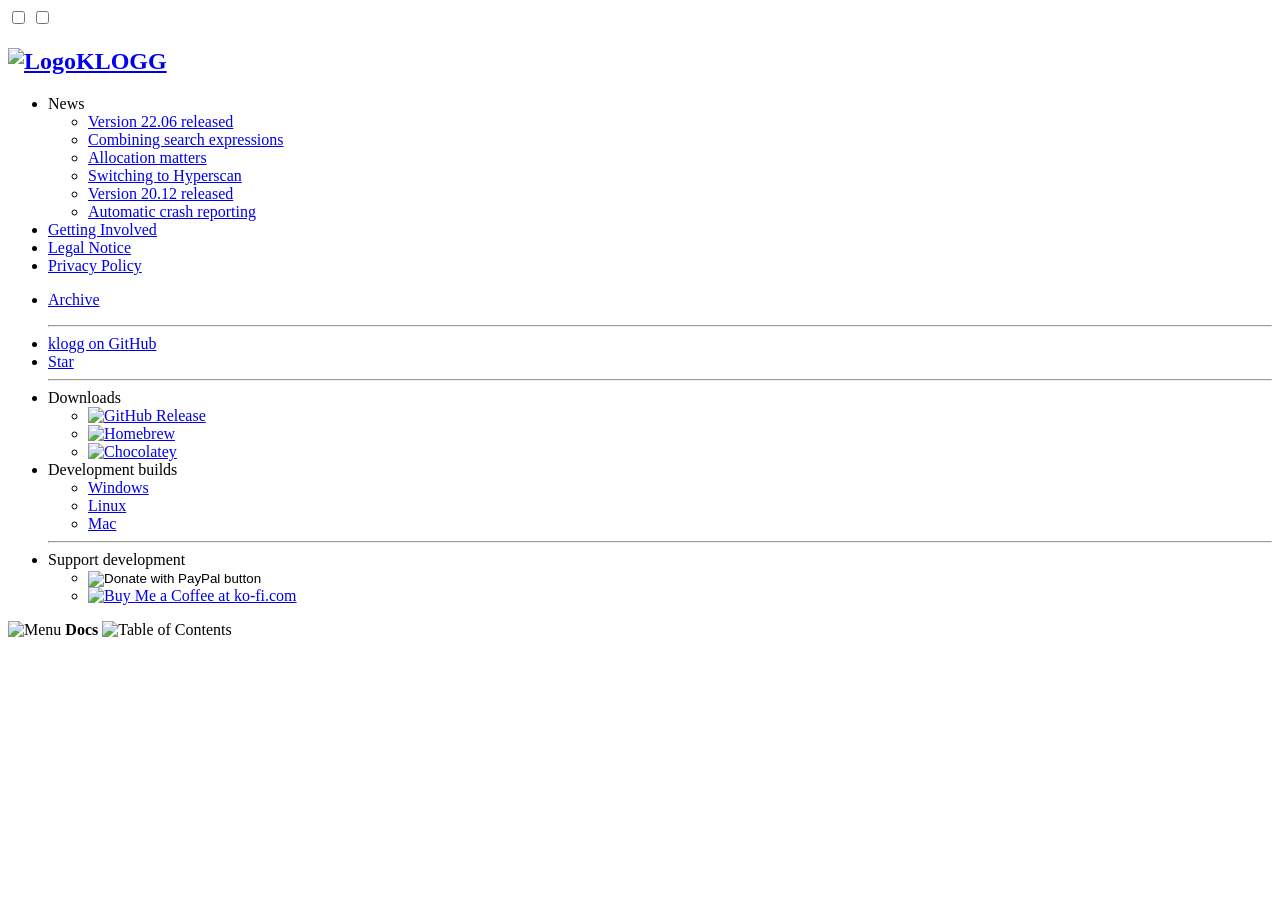
==== docs/index.html @ a90ed6e1 "Merge pull request #3 from wojtekadams/claude/relaxed-edison-5ds8kg Add docs from upstream gh-pages " ====
<!DOCTYPE html>
<html lang="en" dir=>

<head>
  <meta charset="UTF-8">
<meta name="viewport" content="width=device-width, initial-scale=1.0">
<meta name="description" content="">
<meta name="theme-color" content="#FFFFFF"><meta property="og:title" content="Docs" />
<meta property="og:description" content="" />
<meta property="og:type" content="website" />
<meta property="og:url" content="https://klogg.filimonov.dev/docs/" />
<meta property="og:updated_time" content="2022-06-13T15:42:17+01:00" />
<title>Docs | KLOGG</title>
<link rel="manifest" href="/manifest.json">
<link rel="icon" href="/favicon.png" type="image/x-icon">
<link rel="stylesheet" href="/book.min.6cd8553a6854f4812343f0f0c8baca31271e686434f381fbe3c7226f66639176.css" integrity="sha256-bNhVOmhU9IEjQ/DwyLrKMSceaGQ084H748cib2ZjkXY="><link rel="alternate" type="application/rss+xml" href="https://klogg.filimonov.dev/docs/index.xml" title="KLOGG" />
<!--
Made with Book Theme
https://github.com/alex-shpak/hugo-book
-->

  <link rel="stylesheet" href="/css/unite-gallery.css">
</head>

<body dir=>
  <input type="checkbox" class="hidden toggle" id="menu-control" />
  <input type="checkbox" class="hidden toggle" id="toc-control" />
  <main class="container flex">
    <aside class="book-menu">
      
  <nav>
<h2 class="book-brand">
  <a href="/"><img src="/klogg.png" alt="Logo" /><span>KLOGG</span>
  </a>
</h2>












  



  
  
  
  

  
  <ul>
    
      
        <li class="book-section-flat" >
          
  
    <span>News</span>
  

          
  
  
  

  
  <ul>
    
      
        <li>
          
  
    <a href="/docs/news/release_22.06/" class="">Version 22.06 released</a>
  

        </li>
      
    
      
        <li>
          
  
    <a href="/docs/news/boolean_combination/" class="">Combining search expressions</a>
  

        </li>
      
    
      
        <li>
          
  
    <a href="/docs/news/allocation/" class="">Allocation matters</a>
  

        </li>
      
    
      
        <li>
          
  
    <a href="/docs/news/hyperscan/" class="">Switching to Hyperscan</a>
  

        </li>
      
    
      
        <li>
          
  
    <a href="/docs/news/release_20.12/" class="">Version 20.12 released</a>
  

        </li>
      
    
      
        <li>
          
  
    <a href="/docs/news/crash_reporting/" class="">Automatic crash reporting</a>
  

        </li>
      
    
  </ul>
  

        </li>
      
    
      
        <li class="book-section-flat" >
          
  
    <a href="/docs/getting_involved/" class="">Getting Involved</a>
  

          
  
  
  

  
  <ul>
    
  </ul>
  

        </li>
      
    
      
        <li class="book-section-flat" >
          
  
    <a href="/docs/legal_notice/" class="">Legal Notice</a>
  

          
  
  
  

  
  <ul>
    
  </ul>
  

        </li>
      
    
      
        <li class="book-section-flat" >
          
  
    <a href="/docs/privacy_policy/" class="">Privacy Policy</a>
  

          
  
  
  

  
  <ul>
    
  </ul>
  

        </li>
      
    
  </ul>
  











  
<ul>
  
  <li>
    <a href="/archive/" >
        Archive
      </a>
  </li>
  
</ul>





<ul>
    <hr />

    <li>
        <a href="https://github.com/variar/glogg">
            <i class="fab fa-github fa-lg"></i> klogg on GitHub
        </a>
    </li>

    <li>
        <a class="github-button" href="https://github.com/variar/klogg" data-show-count="true" data-icon="octicon-star"
            aria-label="Star variar/klogg on GitHub">Star</a>
    </li>

    <hr />
    <li class="book-section-flat">
        <span>Downloads</span>
        <ul>
            <li>
                <a href="https://github.com/variar/klogg/releases/latest">
                    <img src="https://img.shields.io/github/v/release/variar/klogg?label=GitHub%20Release&amp;style=for-the-badge"
                        alt="GitHub Release">
                </a>
            </li>

            <li>
                <a href="https://formulae.brew.sh/cask/klogg">
                    <img src="https://img.shields.io/homebrew/cask/v/klogg?style=for-the-badge" alt="Homebrew">
                </a>
            </li>

            <li>
                <a href="https://chocolatey.org/packages/klogg">
                    <img src="https://img.shields.io/chocolatey/v/klogg?style=for-the-badge" alt="Chocolatey">
                </a>
            </li>
        </ul>
    </li>

    <li class="book-section-flat">
        <span>Development builds</span>
        <ul>
            <li>
                <a href="https://github.com/variar/klogg/releases/tag/continuous-win" target="_blank">
                    <i class="fab fa-windows fa-lg"></i> Windows
                </a>
            </li>
            <li>
                <a href="https://github.com/variar/klogg/releases/tag/continuous-linux" target="_blank">
                    <i class="fab fa-linux fa-lg"></i> Linux
                </a>
            </li>
            <li>
                <a href="https://github.com/variar/klogg/releases/tag/continuous-osx" target="_blank">
                    <i class="fab fa-apple fa-lg"></i> Mac
                </a>
            </li>
        </ul>
    </li>

    <hr />

    <li class="book-section-flat">
        <span>Support development</span>
        <ul>
            <li>
                <form action="https://www.paypal.com/donate" method="post" target="_top">
                    <input type="hidden" name="hosted_button_id" value="P8PQU46XYCKU2" />
                    <input type="image" src="https://www.paypalobjects.com/en_US/i/btn/btn_donate_LG.gif" border="0" name="submit" title="PayPal - The safer, easier way to pay online!" alt="Donate with PayPal button" />
                    <img alt="" border="0" src="https://www.paypal.com/en_NL/i/scr/pixel.gif" width="1" height="1" />
                </form>
            </li>
            <li>
                <a href='https://ko-fi.com/M4M14LZ2Y' target='_blank'><img
                        src='https://ko-fi.com/img/githubbutton_sm.svg' alt='Buy Me a Coffee at ko-fi.com' /></a>
            </li>
        </ul>
    </li>

</ul>
</nav>




  <script>(function(){var menu=document.querySelector("aside.book-menu nav");addEventListener("beforeunload",function(event){localStorage.setItem("menu.scrollTop",menu.scrollTop);});menu.scrollTop=localStorage.getItem("menu.scrollTop");})();</script>


 
    </aside>

    <div class="book-page">
      <header class="book-header">
        
  <div class="flex align-center justify-between">
  <label for="menu-control">
    <img src="/svg/menu.svg" class="book-icon" alt="Menu" />
  </label>

  <strong>Docs</strong>

  <label for="toc-control">
    
    <img src="/svg/toc.svg" class="book-icon" alt="Table of Contents" />
    
  </label>
</div>


  
  <aside class="hidden clearfix">
    
  


  </aside>
  
 
      </header>

      
      
  <article class="markdown"></article>
 
      

      <footer class="book-footer">
        
  <div class="flex flex-wrap justify-between">





</div>

 
        <script
  src="https://code.jquery.com/jquery-3.5.1.min.js"
  integrity="sha256-9/aliU8dGd2tb6OSsuzixeV4y/faTqgFtohetphbbj0="
  crossorigin="anonymous"></script>

<script defer src="/js/unitegallery.min.js"></script>
<script defer src="/js/ug-theme-carousel.js"></script>
<script defer src="/fa/brands.min.js"></script>
<script async defer src="https://buttons.github.io/buttons.js"></script>

<script type="text/javascript">
    $(document).ready(function(){
        $("#gallery").unitegallery();
    });
</script>
      </footer>

      
  
 

      <label for="menu-control" class="hidden book-menu-overlay"></label>
    </div>

    
    <aside class="book-toc">
      
  

 
    </aside>
    
  </main>

  <meta name="saashub-verification" content="ixjlnvk4an7y" />


<script type="text/javascript" src="//www.FreePrivacyPolicy.com/cookie-consent/releases/3.0.0/cookie-consent.js"></script>
<script type="text/javascript">
document.addEventListener('DOMContentLoaded', function () {
    cookieconsent.run({"notice_banner_type":"simple","consent_type":"implied","palette":"light","change_preferences_selector":"#changePreferences","language":"en","website_name":"klogg"});
});
</script>



<script type="text/plain" cookie-consent="tracking" >
    (function(m,e,t,r,i,k,a){m[i]=m[i]||function(){(m[i].a=m[i].a||[]).push(arguments)};
    m[i].l=1*new Date();k=e.createElement(t),a=e.getElementsByTagName(t)[0],k.async=1,k.src=r,a.parentNode.insertBefore(k,a)})
    (window, document, "script", "https://mc.yandex.ru/metrika/tag.js", "ym");
 
    ym(55695499, "init", {
         clickmap:true,
         trackLinks:true,
         accurateTrackBounce:true
    });
 </script>
 <noscript><div><img src="https://mc.yandex.ru/watch/55695499" style="position:absolute; left:-9999px;" alt="" /></div></noscript>
 



<noscript>GDPR Cookie Consent by <a href="https://www.freeprivacypolicy.com/">Free Privacy Policy</a></noscript>


<link rel="stylesheet" href="/fa/all.min.css">
<link rel="stylesheet" href="/fa/brands.min.css">

</body>

</html>
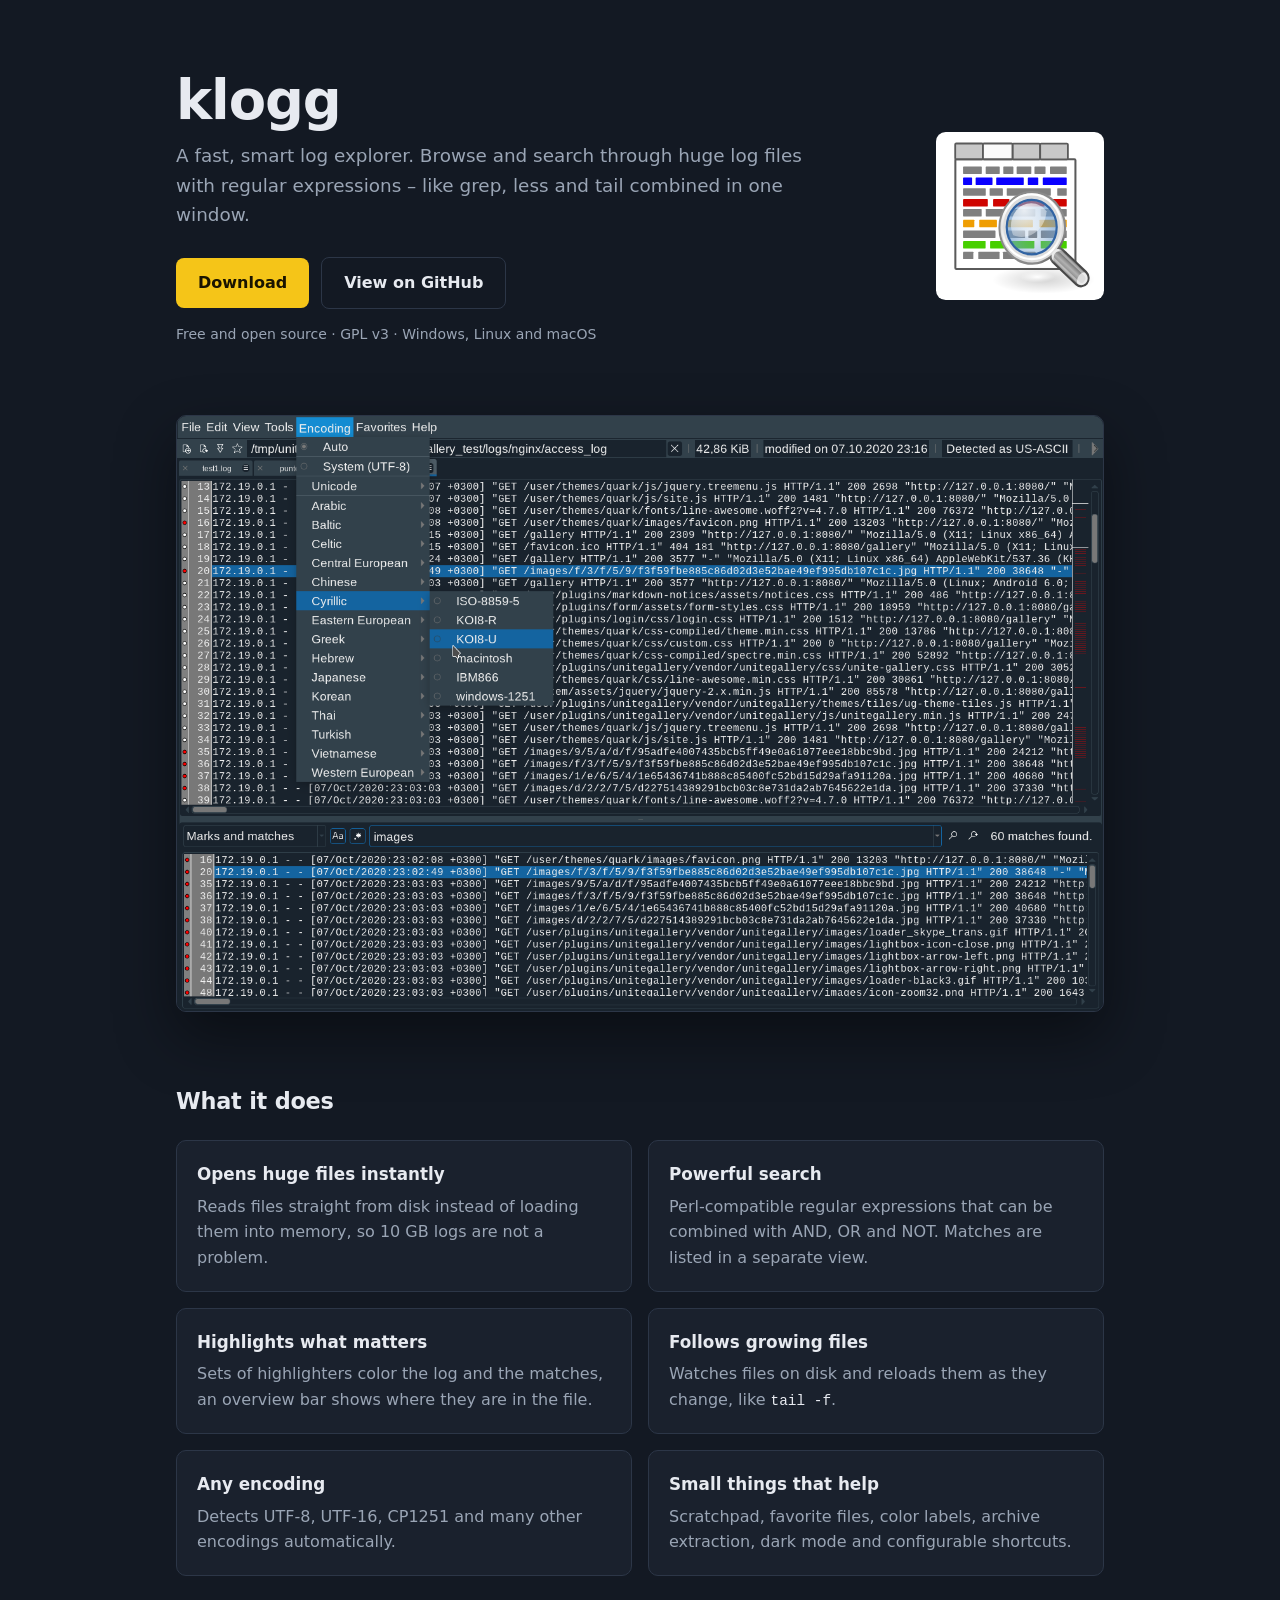
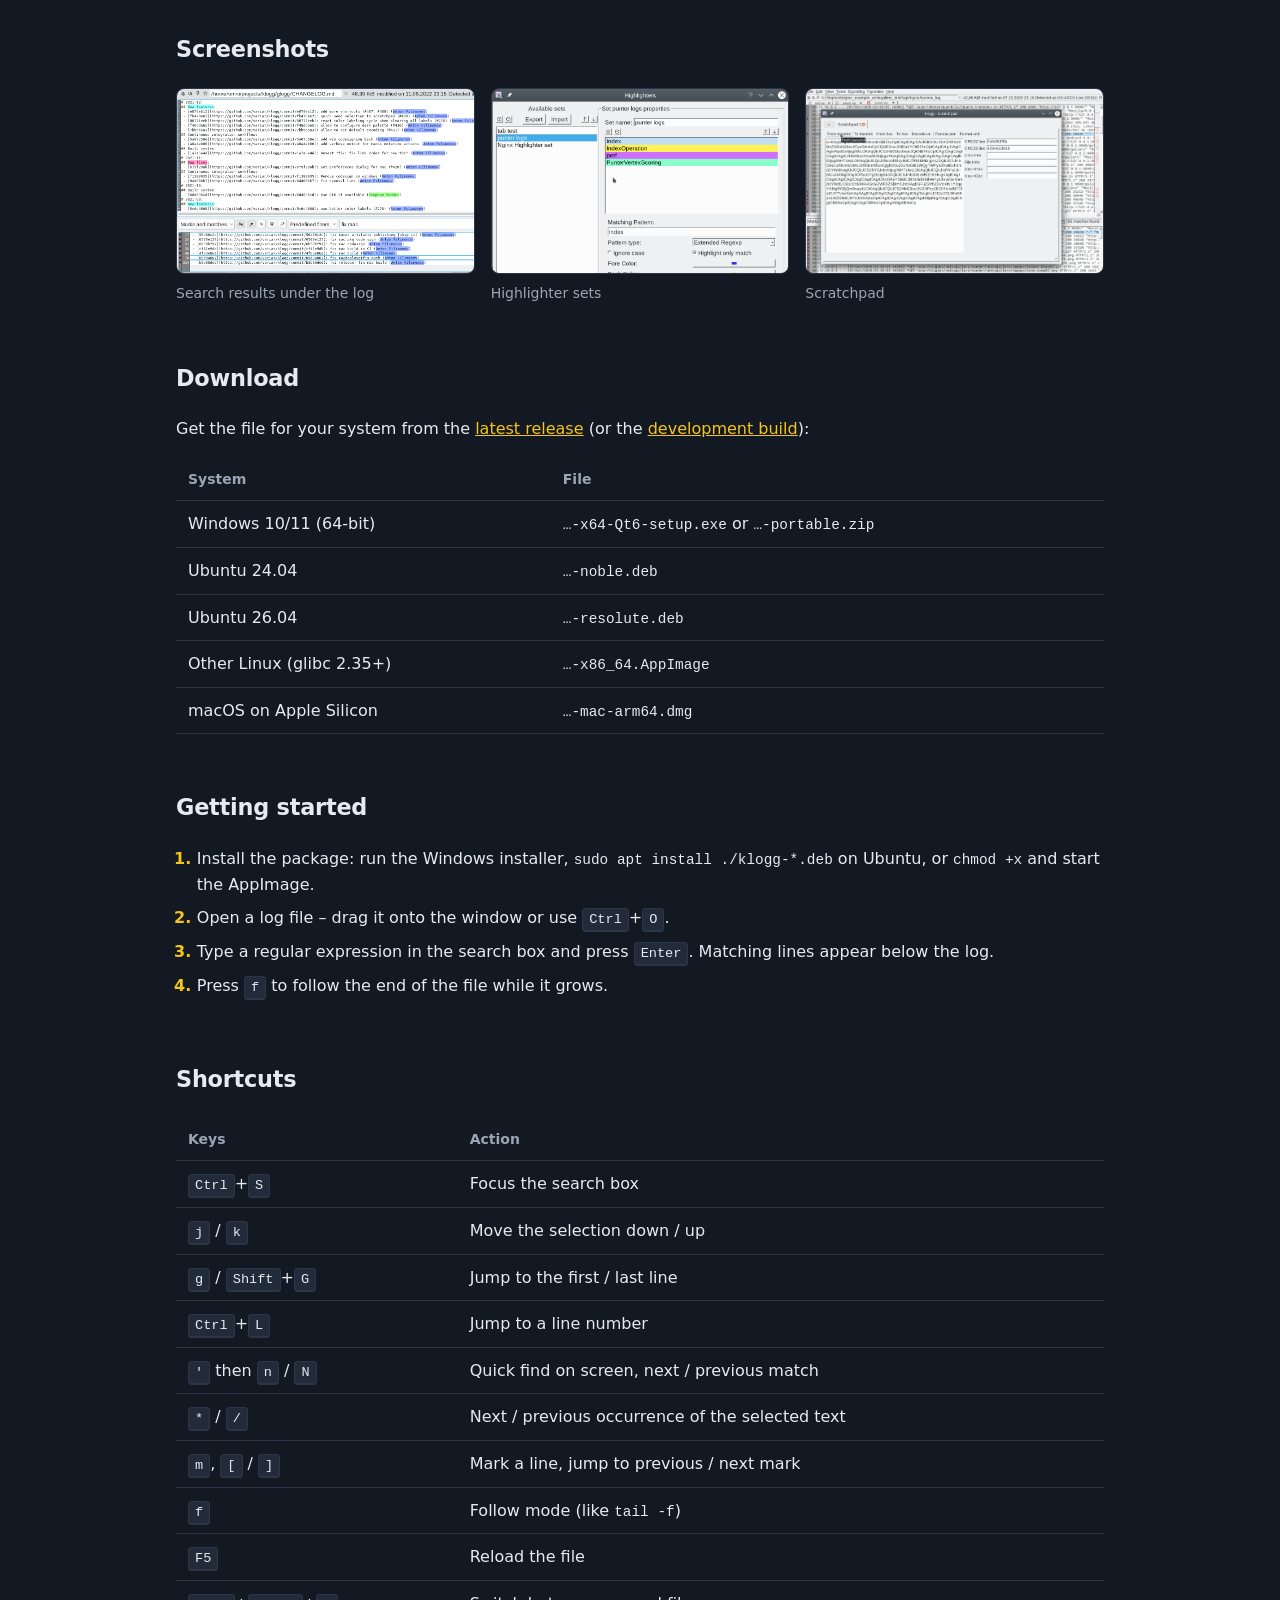
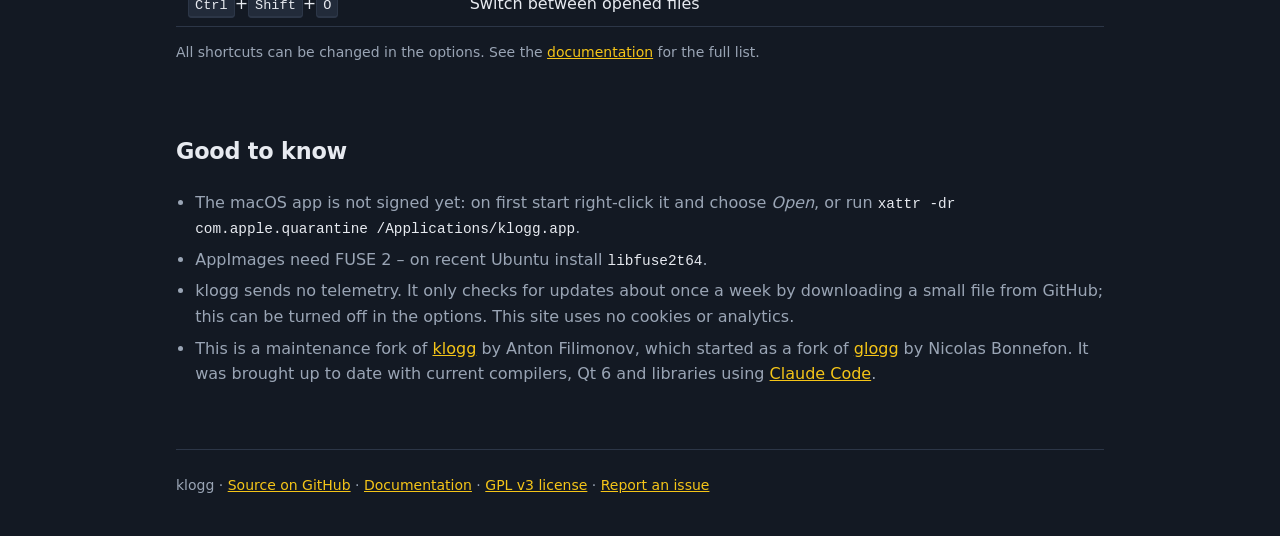
==== commit c4e47236: "Website: single modern page, drop news and archive - docs/ is now one static index.html in the style" ====
--- a/docs/index.html
+++ b/docs/index.html
@@ -1,451 +1,291 @@
-<!DOCTYPE html>
-<html lang="en" dir=>
-
+<!doctype html>
+<html lang="en">
 <head>
-  <meta charset="UTF-8">
-<meta name="viewport" content="width=device-width, initial-scale=1.0">
-<meta name="description" content="">
-<meta name="theme-color" content="#FFFFFF"><meta property="og:title" content="Docs" />
-<meta property="og:description" content="" />
-<meta property="og:type" content="website" />
-<meta property="og:url" content="https://klogg.filimonov.dev/docs/" />
-<meta property="og:updated_time" content="2022-06-13T15:42:17+01:00" />
-<title>Docs | KLOGG</title>
-<link rel="manifest" href="/manifest.json">
-<link rel="icon" href="/favicon.png" type="image/x-icon">
-<link rel="stylesheet" href="/book.min.6cd8553a6854f4812343f0f0c8baca31271e686434f381fbe3c7226f66639176.css" integrity="sha256-bNhVOmhU9IEjQ/DwyLrKMSceaGQ084H748cib2ZjkXY="><link rel="alternate" type="application/rss+xml" href="https://klogg.filimonov.dev/docs/index.xml" title="KLOGG" />
-<!--
-Made with Book Theme
-https://github.com/alex-shpak/hugo-book
--->
-
-  <link rel="stylesheet" href="/css/unite-gallery.css">
+<meta charset="utf-8">
+<meta name="viewport" content="width=device-width, initial-scale=1">
+<title>klogg – fast log explorer</title>
+<meta name="description" content="klogg is a free, open source log explorer for Windows, Linux and macOS. Browse and search huge log files with regular expressions.">
+<link rel="icon" href="klogg.svg" type="image/svg+xml">
+<link rel="alternate icon" href="favicon.png" type="image/png">
+<style>
+  :root {
+    --bg: #131923;
+    --surface: #1a212d;
+    --surface-2: #222b3a;
+    --border: #2c3647;
+    --text: #e7eaf0;
+    --muted: #9aa5b5;
+    --accent: #f5c518;
+    --accent-hover: #ffd43b;
+    --on-accent: #1a1400;
+    --radius: 10px;
+  }
+  * { box-sizing: border-box; }
+  html { -webkit-text-size-adjust: 100%; scroll-behavior: smooth; }
+  body {
+    margin: 0;
+    background: var(--bg);
+    color: var(--text);
+    font: 16px/1.6 "Segoe UI Variable Text", "Segoe UI", system-ui, -apple-system, sans-serif;
+  }
+  a { color: var(--accent); }
+  main { max-width: 960px; margin: 0 auto; padding: 0 16px; }
+
+  /* Hero */
+  .hero {
+    display: grid;
+    grid-template-columns: 1fr auto;
+    gap: 32px;
+    align-items: center;
+    padding: 72px 0 48px;
+  }
+  .hero img { width: 168px; height: 168px; }
+  h1 {
+    font-family: "Segoe UI Variable Display", "Segoe UI", system-ui, sans-serif;
+    font-size: clamp(2.4rem, 7vw, 3.4rem);
+    line-height: 1.05;
+    margin: 0 0 12px;
+    letter-spacing: -0.02em;
+  }
+  .lead { font-size: 1.15rem; color: var(--muted); margin: 0 0 28px; max-width: 36em; }
+  .actions { display: flex; flex-wrap: wrap; gap: 12px; align-items: center; }
+  .button {
+    display: inline-block;
+    padding: 12px 22px;
+    border-radius: 8px;
+    font-weight: 600;
+    text-decoration: none;
+  }
+  .button.primary { background: var(--accent); color: var(--on-accent); }
+  .button.primary:hover { background: var(--accent-hover); }
+  .button.secondary { color: var(--text); border: 1px solid var(--border); }
+  .button.secondary:hover { background: var(--surface); }
+  .meta { color: var(--muted); font-size: 0.875rem; margin-top: 14px; }
+
+  /* Preview */
+  .preview { padding: 8px 0 72px; }
+  .preview img {
+    display: block;
+    width: 100%;
+    height: auto;
+    border-radius: var(--radius);
+    border: 1px solid var(--border);
+    box-shadow: 0 24px 60px rgba(0, 0, 0, 0.45);
+  }
+
+  /* Sections */
+  section { padding: 0 0 56px; }
+  h2 { font-size: 1.4rem; margin: 0 0 20px; letter-spacing: -0.01em; }
+  .features { display: grid; grid-template-columns: repeat(2, 1fr); gap: 16px; }
+  .feature {
+    background: var(--surface);
+    border: 1px solid var(--border);
+    border-radius: var(--radius);
+    padding: 20px;
+  }
+  .feature h3 { margin: 0 0 6px; font-size: 1.05rem; }
+  .feature p { margin: 0; color: var(--muted); }
+
+  .gallery { display: grid; grid-template-columns: repeat(3, 1fr); gap: 16px; }
+  .gallery figure { margin: 0; }
+  .gallery img {
+    display: block;
+    width: 100%;
+    aspect-ratio: 16 / 10;
+    object-fit: cover;
+    object-position: top left;
+    border-radius: 8px;
+    border: 1px solid var(--border);
+  }
+  .gallery figcaption { color: var(--muted); font-size: 0.875rem; margin-top: 8px; }
+
+  ol.steps { margin: 0; padding-left: 1.3em; }
+  ol.steps li { margin-bottom: 8px; }
+  ol.steps li::marker { color: var(--accent); font-weight: 600; }
+
+  .table-wrap { overflow-x: auto; }
+  table { width: 100%; border-collapse: collapse; }
+  th, td { text-align: left; padding: 10px 12px; border-bottom: 1px solid var(--border); vertical-align: top; }
+  th { color: var(--muted); font-weight: 600; font-size: 0.875rem; }
+  kbd {
+    font: 0.85em/1 ui-monospace, "Cascadia Mono", Consolas, monospace;
+    background: var(--surface-2);
+    border: 1px solid var(--border);
+    border-bottom-width: 2px;
+    border-radius: 4px;
+    padding: 3px 6px;
+    white-space: nowrap;
+  }
+  code { font: 0.9em ui-monospace, "Cascadia Mono", Consolas, monospace; color: var(--text); }
+  pre {
+    margin: 8px 0 0;
+    background: var(--surface);
+    border: 1px solid var(--border);
+    border-radius: 8px;
+    padding: 10px 14px;
+    overflow-x: auto;
+  }
+
+  ul.notes { margin: 0; padding-left: 1.2em; color: var(--muted); }
+  ul.notes li { margin-bottom: 6px; }
+
+  footer {
+    border-top: 1px solid var(--border);
+    color: var(--muted);
+    font-size: 0.875rem;
+    padding: 24px 0 40px;
+  }
+
+  @media (max-width: 720px) {
+    .hero { grid-template-columns: 1fr; padding-top: 40px; gap: 20px; }
+    .hero img { width: 104px; height: 104px; order: -1; }
+    .features, .gallery { grid-template-columns: 1fr; }
+    th, td { padding: 8px 6px; }
+  }
+</style>
 </head>
-
-<body dir=>
-  <input type="checkbox" class="hidden toggle" id="menu-control" />
-  <input type="checkbox" class="hidden toggle" id="toc-control" />
-  <main class="container flex">
-    <aside class="book-menu">
-      
-  <nav>
-<h2 class="book-brand">
-  <a href="/"><img src="/klogg.png" alt="Logo" /><span>KLOGG</span>
-  </a>
-</h2>
-
-
-
-
-
-
-
-
-
-
-
-
-  
-
-
-
-  
-  
-  
-  
-
-  
-  <ul>
-    
-      
-        <li class="book-section-flat" >
-          
-  
-    <span>News</span>
-  
-
-          
-  
-  
-  
-
-  
-  <ul>
-    
-      
-        <li>
-          
-  
-    <a href="/docs/news/release_22.06/" class="">Version 22.06 released</a>
-  
-
-        </li>
-      
-    
-      
-        <li>
-          
-  
-    <a href="/docs/news/boolean_combination/" class="">Combining search expressions</a>
-  
-
-        </li>
-      
-    
-      
-        <li>
-          
-  
-    <a href="/docs/news/allocation/" class="">Allocation matters</a>
-  
-
-        </li>
-      
-    
-      
-        <li>
-          
-  
-    <a href="/docs/news/hyperscan/" class="">Switching to Hyperscan</a>
-  
-
-        </li>
-      
-    
-      
-        <li>
-          
-  
-    <a href="/docs/news/release_20.12/" class="">Version 20.12 released</a>
-  
-
-        </li>
-      
-    
-      
-        <li>
-          
-  
-    <a href="/docs/news/crash_reporting/" class="">Automatic crash reporting</a>
-  
-
-        </li>
-      
-    
-  </ul>
-  
-
-        </li>
-      
-    
-      
-        <li class="book-section-flat" >
-          
-  
-    <a href="/docs/getting_involved/" class="">Getting Involved</a>
-  
-
-          
-  
-  
-  
-
-  
-  <ul>
-    
-  </ul>
-  
-
-        </li>
-      
-    
-      
-        <li class="book-section-flat" >
-          
-  
-    <a href="/docs/legal_notice/" class="">Legal Notice</a>
-  
-
-          
-  
-  
-  
-
-  
-  <ul>
-    
-  </ul>
-  
-
-        </li>
-      
-    
-      
-        <li class="book-section-flat" >
-          
-  
-    <a href="/docs/privacy_policy/" class="">Privacy Policy</a>
-  
-
-          
-  
-  
-  
-
-  
-  <ul>
-    
-  </ul>
-  
-
-        </li>
-      
-    
-  </ul>
-  
-
-
-
-
-
-
-
-
-
-
-
-  
-<ul>
-  
-  <li>
-    <a href="/archive/" >
-        Archive
-      </a>
-  </li>
-  
-</ul>
-
-
-
-
-
-<ul>
-    <hr />
-
-    <li>
-        <a href="https://github.com/variar/glogg">
-            <i class="fab fa-github fa-lg"></i> klogg on GitHub
-        </a>
-    </li>
-
-    <li>
-        <a class="github-button" href="https://github.com/variar/klogg" data-show-count="true" data-icon="octicon-star"
-            aria-label="Star variar/klogg on GitHub">Star</a>
-    </li>
-
-    <hr />
-    <li class="book-section-flat">
-        <span>Downloads</span>
-        <ul>
-            <li>
-                <a href="https://github.com/variar/klogg/releases/latest">
-                    <img src="https://img.shields.io/github/v/release/variar/klogg?label=GitHub%20Release&amp;style=for-the-badge"
-                        alt="GitHub Release">
-                </a>
-            </li>
-
-            <li>
-                <a href="https://formulae.brew.sh/cask/klogg">
-                    <img src="https://img.shields.io/homebrew/cask/v/klogg?style=for-the-badge" alt="Homebrew">
-                </a>
-            </li>
-
-            <li>
-                <a href="https://chocolatey.org/packages/klogg">
-                    <img src="https://img.shields.io/chocolatey/v/klogg?style=for-the-badge" alt="Chocolatey">
-                </a>
-            </li>
-        </ul>
-    </li>
-
-    <li class="book-section-flat">
-        <span>Development builds</span>
-        <ul>
-            <li>
-                <a href="https://github.com/variar/klogg/releases/tag/continuous-win" target="_blank">
-                    <i class="fab fa-windows fa-lg"></i> Windows
-                </a>
-            </li>
-            <li>
-                <a href="https://github.com/variar/klogg/releases/tag/continuous-linux" target="_blank">
-                    <i class="fab fa-linux fa-lg"></i> Linux
-                </a>
-            </li>
-            <li>
-                <a href="https://github.com/variar/klogg/releases/tag/continuous-osx" target="_blank">
-                    <i class="fab fa-apple fa-lg"></i> Mac
-                </a>
-            </li>
-        </ul>
-    </li>
-
-    <hr />
-
-    <li class="book-section-flat">
-        <span>Support development</span>
-        <ul>
-            <li>
-                <form action="https://www.paypal.com/donate" method="post" target="_top">
-                    <input type="hidden" name="hosted_button_id" value="P8PQU46XYCKU2" />
-                    <input type="image" src="https://www.paypalobjects.com/en_US/i/btn/btn_donate_LG.gif" border="0" name="submit" title="PayPal - The safer, easier way to pay online!" alt="Donate with PayPal button" />
-                    <img alt="" border="0" src="https://www.paypal.com/en_NL/i/scr/pixel.gif" width="1" height="1" />
-                </form>
-            </li>
-            <li>
-                <a href='https://ko-fi.com/M4M14LZ2Y' target='_blank'><img
-                        src='https://ko-fi.com/img/githubbutton_sm.svg' alt='Buy Me a Coffee at ko-fi.com' /></a>
-            </li>
-        </ul>
-    </li>
-
-</ul>
-</nav>
-
-
-
-
-  <script>(function(){var menu=document.querySelector("aside.book-menu nav");addEventListener("beforeunload",function(event){localStorage.setItem("menu.scrollTop",menu.scrollTop);});menu.scrollTop=localStorage.getItem("menu.scrollTop");})();</script>
-
-
- 
-    </aside>
-
-    <div class="book-page">
-      <header class="book-header">
-        
-  <div class="flex align-center justify-between">
-  <label for="menu-control">
-    <img src="/svg/menu.svg" class="book-icon" alt="Menu" />
-  </label>
-
-  <strong>Docs</strong>
-
-  <label for="toc-control">
-    
-    <img src="/svg/toc.svg" class="book-icon" alt="Table of Contents" />
-    
-  </label>
-</div>
-
-
-  
-  <aside class="hidden clearfix">
-    
-  
-
-
-  </aside>
-  
- 
-      </header>
-
-      
-      
-  <article class="markdown"></article>
- 
-      
-
-      <footer class="book-footer">
-        
-  <div class="flex flex-wrap justify-between">
-
-
-
-
-
-</div>
-
- 
-        <script
-  src="https://code.jquery.com/jquery-3.5.1.min.js"
-  integrity="sha256-9/aliU8dGd2tb6OSsuzixeV4y/faTqgFtohetphbbj0="
-  crossorigin="anonymous"></script>
-
-<script defer src="/js/unitegallery.min.js"></script>
-<script defer src="/js/ug-theme-carousel.js"></script>
-<script defer src="/fa/brands.min.js"></script>
-<script async defer src="https://buttons.github.io/buttons.js"></script>
-
-<script type="text/javascript">
-    $(document).ready(function(){
-        $("#gallery").unitegallery();
-    });
-</script>
-      </footer>
-
-      
-  
- 
-
-      <label for="menu-control" class="hidden book-menu-overlay"></label>
-    </div>
-
-    
-    <aside class="book-toc">
-      
-  
-
- 
-    </aside>
-    
-  </main>
-
-  <meta name="saashub-verification" content="ixjlnvk4an7y" />
-
-
-<script type="text/javascript" src="//www.FreePrivacyPolicy.com/cookie-consent/releases/3.0.0/cookie-consent.js"></script>
-<script type="text/javascript">
-document.addEventListener('DOMContentLoaded', function () {
-    cookieconsent.run({"notice_banner_type":"simple","consent_type":"implied","palette":"light","change_preferences_selector":"#changePreferences","language":"en","website_name":"klogg"});
-});
-</script>
-
-
-
-<script type="text/plain" cookie-consent="tracking" >
-    (function(m,e,t,r,i,k,a){m[i]=m[i]||function(){(m[i].a=m[i].a||[]).push(arguments)};
-    m[i].l=1*new Date();k=e.createElement(t),a=e.getElementsByTagName(t)[0],k.async=1,k.src=r,a.parentNode.insertBefore(k,a)})
-    (window, document, "script", "https://mc.yandex.ru/metrika/tag.js", "ym");
- 
-    ym(55695499, "init", {
-         clickmap:true,
-         trackLinks:true,
-         accurateTrackBounce:true
-    });
- </script>
- <noscript><div><img src="https://mc.yandex.ru/watch/55695499" style="position:absolute; left:-9999px;" alt="" /></div></noscript>
- 
-
-
-
-<noscript>GDPR Cookie Consent by <a href="https://www.freeprivacypolicy.com/">Free Privacy Policy</a></noscript>
-
-
-<link rel="stylesheet" href="/fa/all.min.css">
-<link rel="stylesheet" href="/fa/brands.min.css">
-
+<body>
+<main>
+  <header class="hero">
+    <div>
+      <h1>klogg</h1>
+      <p class="lead">A fast, smart log explorer. Browse and search through huge log files
+        with regular expressions – like grep, less and tail combined in one window.</p>
+      <div class="actions">
+        <a class="button primary" href="https://github.com/wojtekadams/klogg/releases/latest">Download</a>
+        <a class="button secondary" href="https://github.com/wojtekadams/klogg">View on GitHub</a>
+      </div>
+      <p class="meta">Free and open source · GPL v3 · Windows, Linux and macOS</p>
+    </div>
+    <img src="klogg.svg" alt="klogg logo">
+  </header>
+
+  <div class="preview">
+    <img src="screenshots/dark.png" width="1459" height="937"
+         alt="klogg window with a log file on top and search results below">
+  </div>
+
+  <section>
+    <h2>What it does</h2>
+    <div class="features">
+      <div class="feature">
+        <h3>Opens huge files instantly</h3>
+        <p>Reads files straight from disk instead of loading them into memory, so 10&nbsp;GB logs are not a problem.</p>
+      </div>
+      <div class="feature">
+        <h3>Powerful search</h3>
+        <p>Perl-compatible regular expressions that can be combined with AND, OR and NOT. Matches are listed in a separate view.</p>
+      </div>
+      <div class="feature">
+        <h3>Highlights what matters</h3>
+        <p>Sets of highlighters color the log and the matches, an overview bar shows where they are in the file.</p>
+      </div>
+      <div class="feature">
+        <h3>Follows growing files</h3>
+        <p>Watches files on disk and reloads them as they change, like <code>tail -f</code>.</p>
+      </div>
+      <div class="feature">
+        <h3>Any encoding</h3>
+        <p>Detects UTF-8, UTF-16, CP1251 and many other encodings automatically.</p>
+      </div>
+      <div class="feature">
+        <h3>Small things that help</h3>
+        <p>Scratchpad, favorite files, color labels, archive extraction, dark mode and configurable shortcuts.</p>
+      </div>
+    </div>
+  </section>
+
+  <section>
+    <h2>Screenshots</h2>
+    <div class="gallery">
+      <figure>
+        <a href="screenshots/mainwindow.png"><img src="screenshots/mainwindow.png" alt="Main window with search results" loading="lazy"></a>
+        <figcaption>Search results under the log</figcaption>
+      </figure>
+      <figure>
+        <a href="screenshots/highlighters.png"><img src="screenshots/highlighters.png" alt="Highlighters configuration" loading="lazy"></a>
+        <figcaption>Highlighter sets</figcaption>
+      </figure>
+      <figure>
+        <a href="screenshots/scratchpad.png"><img src="screenshots/scratchpad.png" alt="Scratchpad window" loading="lazy"></a>
+        <figcaption>Scratchpad</figcaption>
+      </figure>
+    </div>
+  </section>
+
+  <section id="download">
+    <h2>Download</h2>
+    <p>Get the file for your system from the <a href="https://github.com/wojtekadams/klogg/releases/latest">latest release</a>
+      (or the <a href="https://github.com/wojtekadams/klogg/releases/tag/continuous">development build</a>):</p>
+    <div class="table-wrap">
+      <table>
+        <thead><tr><th>System</th><th>File</th></tr></thead>
+        <tbody>
+          <tr><td>Windows 10/11 (64-bit)</td><td><code>…-x64-Qt6-setup.exe</code> or <code>…-portable.zip</code></td></tr>
+          <tr><td>Ubuntu 24.04</td><td><code>…-noble.deb</code></td></tr>
+          <tr><td>Ubuntu 26.04</td><td><code>…-resolute.deb</code></td></tr>
+          <tr><td>Other Linux (glibc 2.35+)</td><td><code>…-x86_64.AppImage</code></td></tr>
+          <tr><td>macOS on Apple Silicon</td><td><code>…-mac-arm64.dmg</code></td></tr>
+        </tbody>
+      </table>
+    </div>
+  </section>
+
+  <section>
+    <h2>Getting started</h2>
+    <ol class="steps">
+      <li>Install the package: run the Windows installer, <code>sudo apt install ./klogg-*.deb</code> on Ubuntu,
+        or <code>chmod +x</code> and start the AppImage.</li>
+      <li>Open a log file – drag it onto the window or use <kbd>Ctrl</kbd>+<kbd>O</kbd>.</li>
+      <li>Type a regular expression in the search box and press <kbd>Enter</kbd>. Matching lines appear below the log.</li>
+      <li>Press <kbd>f</kbd> to follow the end of the file while it grows.</li>
+    </ol>
+  </section>
+
+  <section>
+    <h2>Shortcuts</h2>
+    <div class="table-wrap">
+      <table>
+        <thead><tr><th>Keys</th><th>Action</th></tr></thead>
+        <tbody>
+          <tr><td><kbd>Ctrl</kbd>+<kbd>S</kbd></td><td>Focus the search box</td></tr>
+          <tr><td><kbd>j</kbd> / <kbd>k</kbd></td><td>Move the selection down / up</td></tr>
+          <tr><td><kbd>g</kbd> / <kbd>Shift</kbd>+<kbd>G</kbd></td><td>Jump to the first / last line</td></tr>
+          <tr><td><kbd>Ctrl</kbd>+<kbd>L</kbd></td><td>Jump to a line number</td></tr>
+          <tr><td><kbd>'</kbd> then <kbd>n</kbd> / <kbd>N</kbd></td><td>Quick find on screen, next / previous match</td></tr>
+          <tr><td><kbd>*</kbd> / <kbd>/</kbd></td><td>Next / previous occurrence of the selected text</td></tr>
+          <tr><td><kbd>m</kbd>, <kbd>[</kbd> / <kbd>]</kbd></td><td>Mark a line, jump to previous / next mark</td></tr>
+          <tr><td><kbd>f</kbd></td><td>Follow mode (like <code>tail -f</code>)</td></tr>
+          <tr><td><kbd>F5</kbd></td><td>Reload the file</td></tr>
+          <tr><td><kbd>Ctrl</kbd>+<kbd>Shift</kbd>+<kbd>O</kbd></td><td>Switch between opened files</td></tr>
+        </tbody>
+      </table>
+    </div>
+    <p class="meta">All shortcuts can be changed in the options. See the
+      <a href="https://github.com/wojtekadams/klogg/blob/master/DOCUMENTATION.md">documentation</a> for the full list.</p>
+  </section>
+
+  <section>
+    <h2>Good to know</h2>
+    <ul class="notes">
+      <li>The macOS app is not signed yet: on first start right-click it and choose <em>Open</em>, or run
+        <code>xattr -dr com.apple.quarantine /Applications/klogg.app</code>.</li>
+      <li>AppImages need FUSE&nbsp;2 – on recent Ubuntu install <code>libfuse2t64</code>.</li>
+      <li>klogg sends no telemetry. It only checks for updates about once a week by downloading a small file
+        from GitHub; this can be turned off in the options. This site uses no cookies or analytics.</li>
+      <li>This is a maintenance fork of <a href="https://github.com/variar/klogg">klogg</a> by Anton Filimonov, which started as a
+        fork of <a href="https://github.com/nickbnf/glogg">glogg</a> by Nicolas Bonnefon. It was brought up to date with current
+        compilers, Qt&nbsp;6 and libraries using <a href="https://claude.com/claude-code">Claude Code</a>.</li>
+    </ul>
+  </section>
+
+  <footer>
+    klogg ·
+    <a href="https://github.com/wojtekadams/klogg">Source on GitHub</a> ·
+    <a href="https://github.com/wojtekadams/klogg/blob/master/DOCUMENTATION.md">Documentation</a> ·
+    <a href="https://github.com/wojtekadams/klogg/blob/master/COPYING">GPL v3 license</a> ·
+    <a href="https://github.com/wojtekadams/klogg/issues">Report an issue</a>
+  </footer>
+</main>
 </body>
-
 </html>
-
-
-
-
-
-
-
-
-
-
-
-
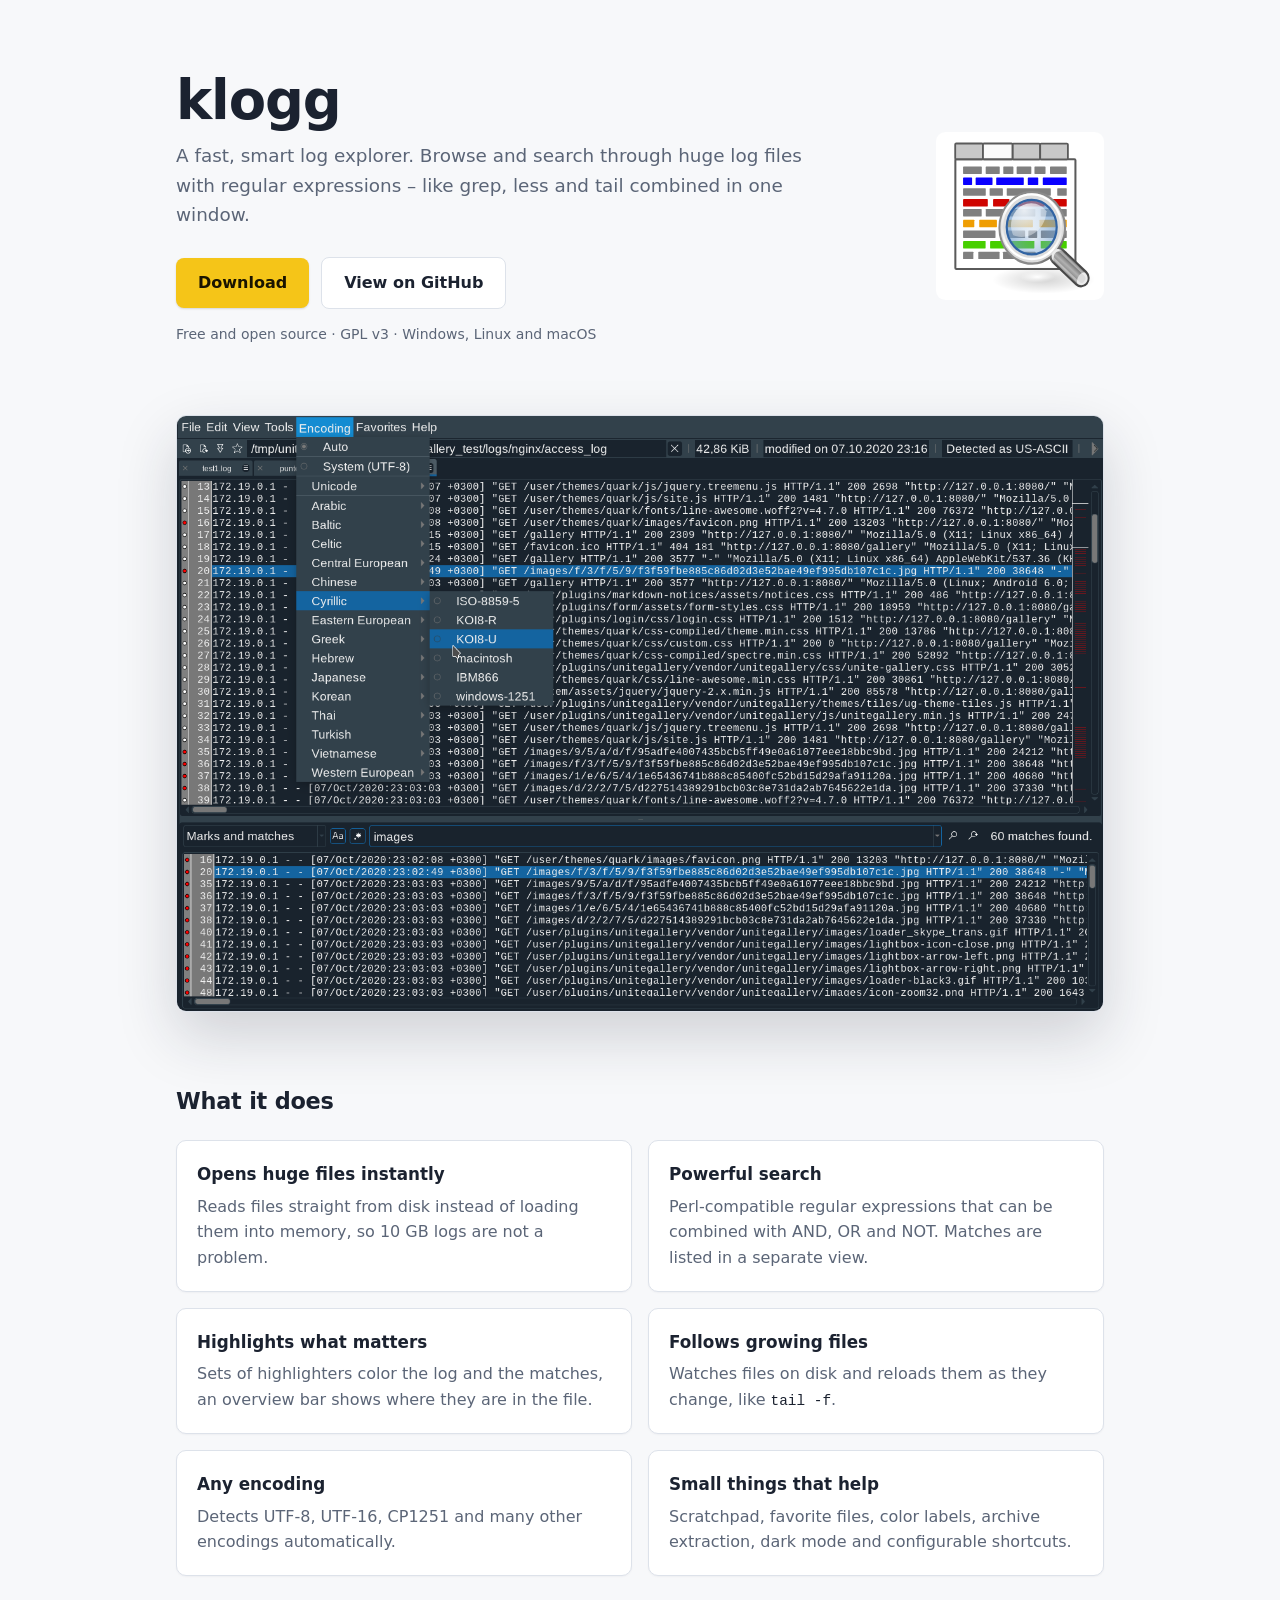
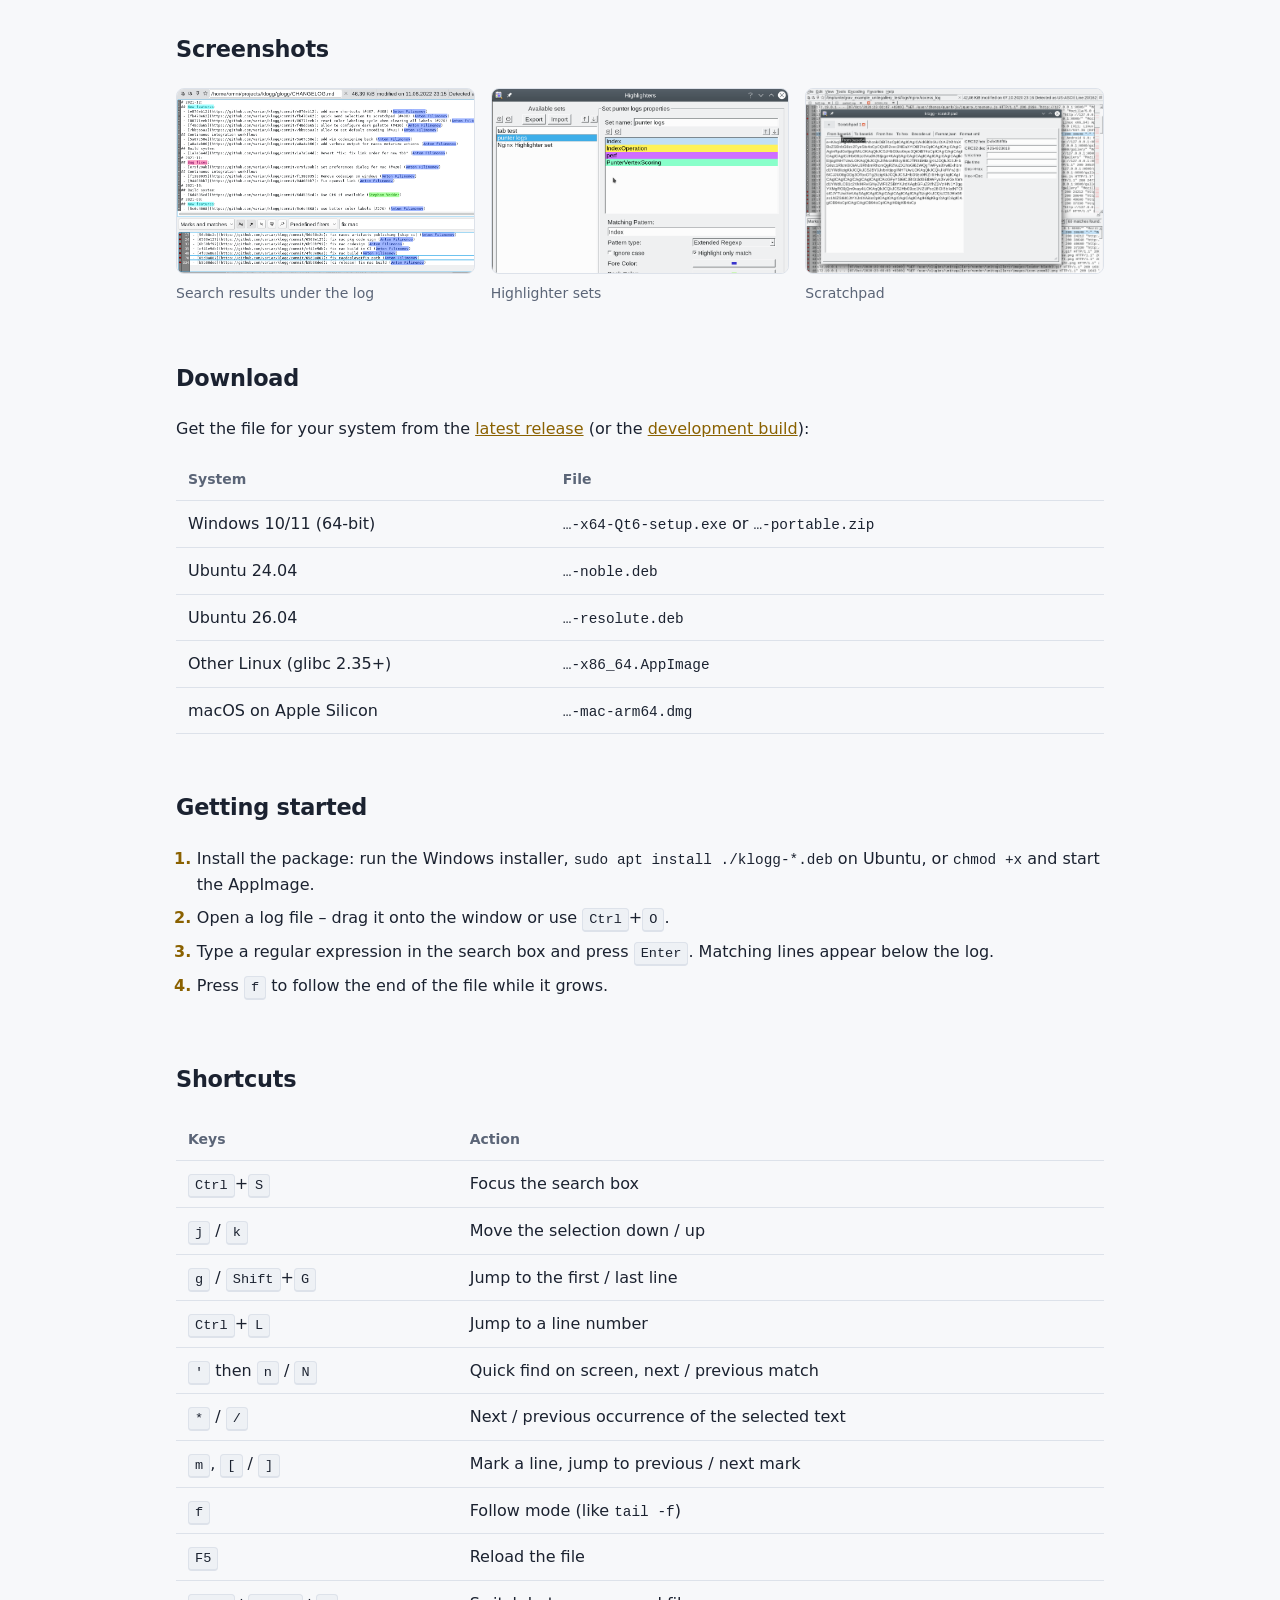
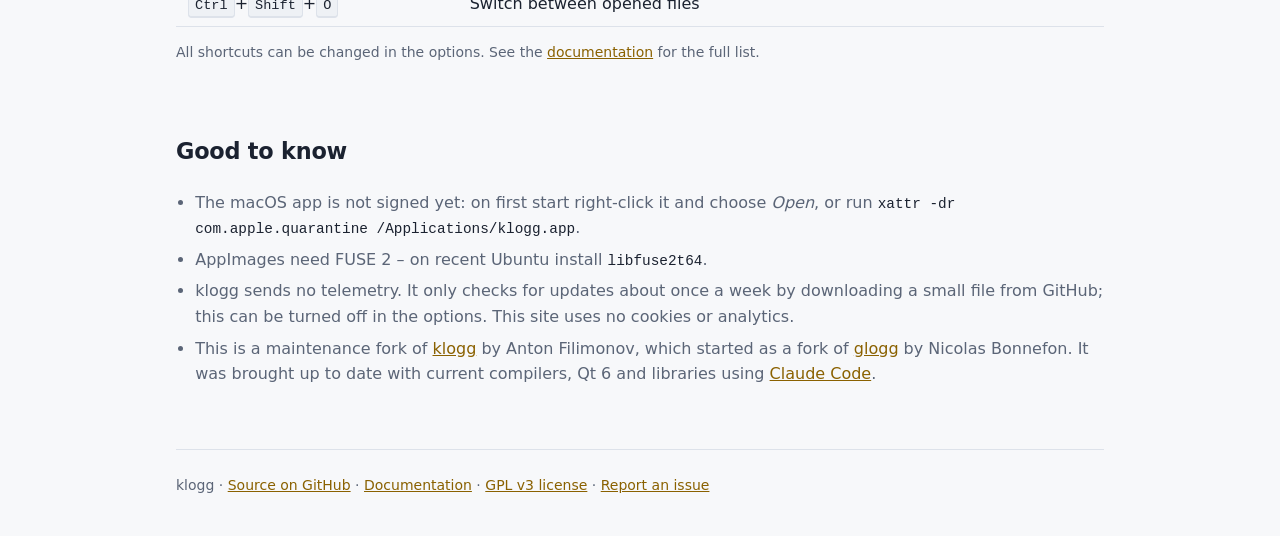
==== commit 4f8cd60d: "Website: light background Co-Authored-By: Claude Opus 5.5 <noreply@anthropic.com> Claude-Session: ht" ====
--- a/docs/index.html
+++ b/docs/index.html
@@ -9,15 +9,16 @@
 <link rel="alternate icon" href="favicon.png" type="image/png">
 <style>
   :root {
-    --bg: #131923;
-    --surface: #1a212d;
-    --surface-2: #222b3a;
-    --border: #2c3647;
-    --text: #e7eaf0;
-    --muted: #9aa5b5;
+    --bg: #f7f8fa;
+    --surface: #ffffff;
+    --surface-2: #eef1f5;
+    --border: #dde2ea;
+    --text: #1b2230;
+    --muted: #5b6577;
     --accent: #f5c518;
     --accent-hover: #ffd43b;
     --on-accent: #1a1400;
+    --link: #8a6100;
     --radius: 10px;
   }
   * { box-sizing: border-box; }
@@ -28,7 +29,7 @@
     color: var(--text);
     font: 16px/1.6 "Segoe UI Variable Text", "Segoe UI", system-ui, -apple-system, sans-serif;
   }
-  a { color: var(--accent); }
+  a { color: var(--link); }
   main { max-width: 960px; margin: 0 auto; padding: 0 16px; }
 
   /* Hero */
@@ -56,10 +57,10 @@
     font-weight: 600;
     text-decoration: none;
   }
-  .button.primary { background: var(--accent); color: var(--on-accent); }
+  .button.primary { background: var(--accent); color: var(--on-accent); box-shadow: 0 1px 2px rgba(27, 34, 48, 0.15); }
   .button.primary:hover { background: var(--accent-hover); }
-  .button.secondary { color: var(--text); border: 1px solid var(--border); }
-  .button.secondary:hover { background: var(--surface); }
+  .button.secondary { color: var(--text); border: 1px solid var(--border); background: var(--surface); }
+  .button.secondary:hover { background: var(--surface-2); }
   .meta { color: var(--muted); font-size: 0.875rem; margin-top: 14px; }
 
   /* Preview */
@@ -70,7 +71,7 @@
     height: auto;
     border-radius: var(--radius);
     border: 1px solid var(--border);
-    box-shadow: 0 24px 60px rgba(0, 0, 0, 0.45);
+    box-shadow: 0 24px 60px rgba(27, 34, 48, 0.18);
   }
 
   /* Sections */
@@ -82,6 +83,7 @@
     border: 1px solid var(--border);
     border-radius: var(--radius);
     padding: 20px;
+    box-shadow: 0 1px 2px rgba(27, 34, 48, 0.04);
   }
   .feature h3 { margin: 0 0 6px; font-size: 1.05rem; }
   .feature p { margin: 0; color: var(--muted); }
@@ -101,7 +103,7 @@
 
   ol.steps { margin: 0; padding-left: 1.3em; }
   ol.steps li { margin-bottom: 8px; }
-  ol.steps li::marker { color: var(--accent); font-weight: 600; }
+  ol.steps li::marker { color: var(--link); font-weight: 600; }
 
   .table-wrap { overflow-x: auto; }
   table { width: 100%; border-collapse: collapse; }
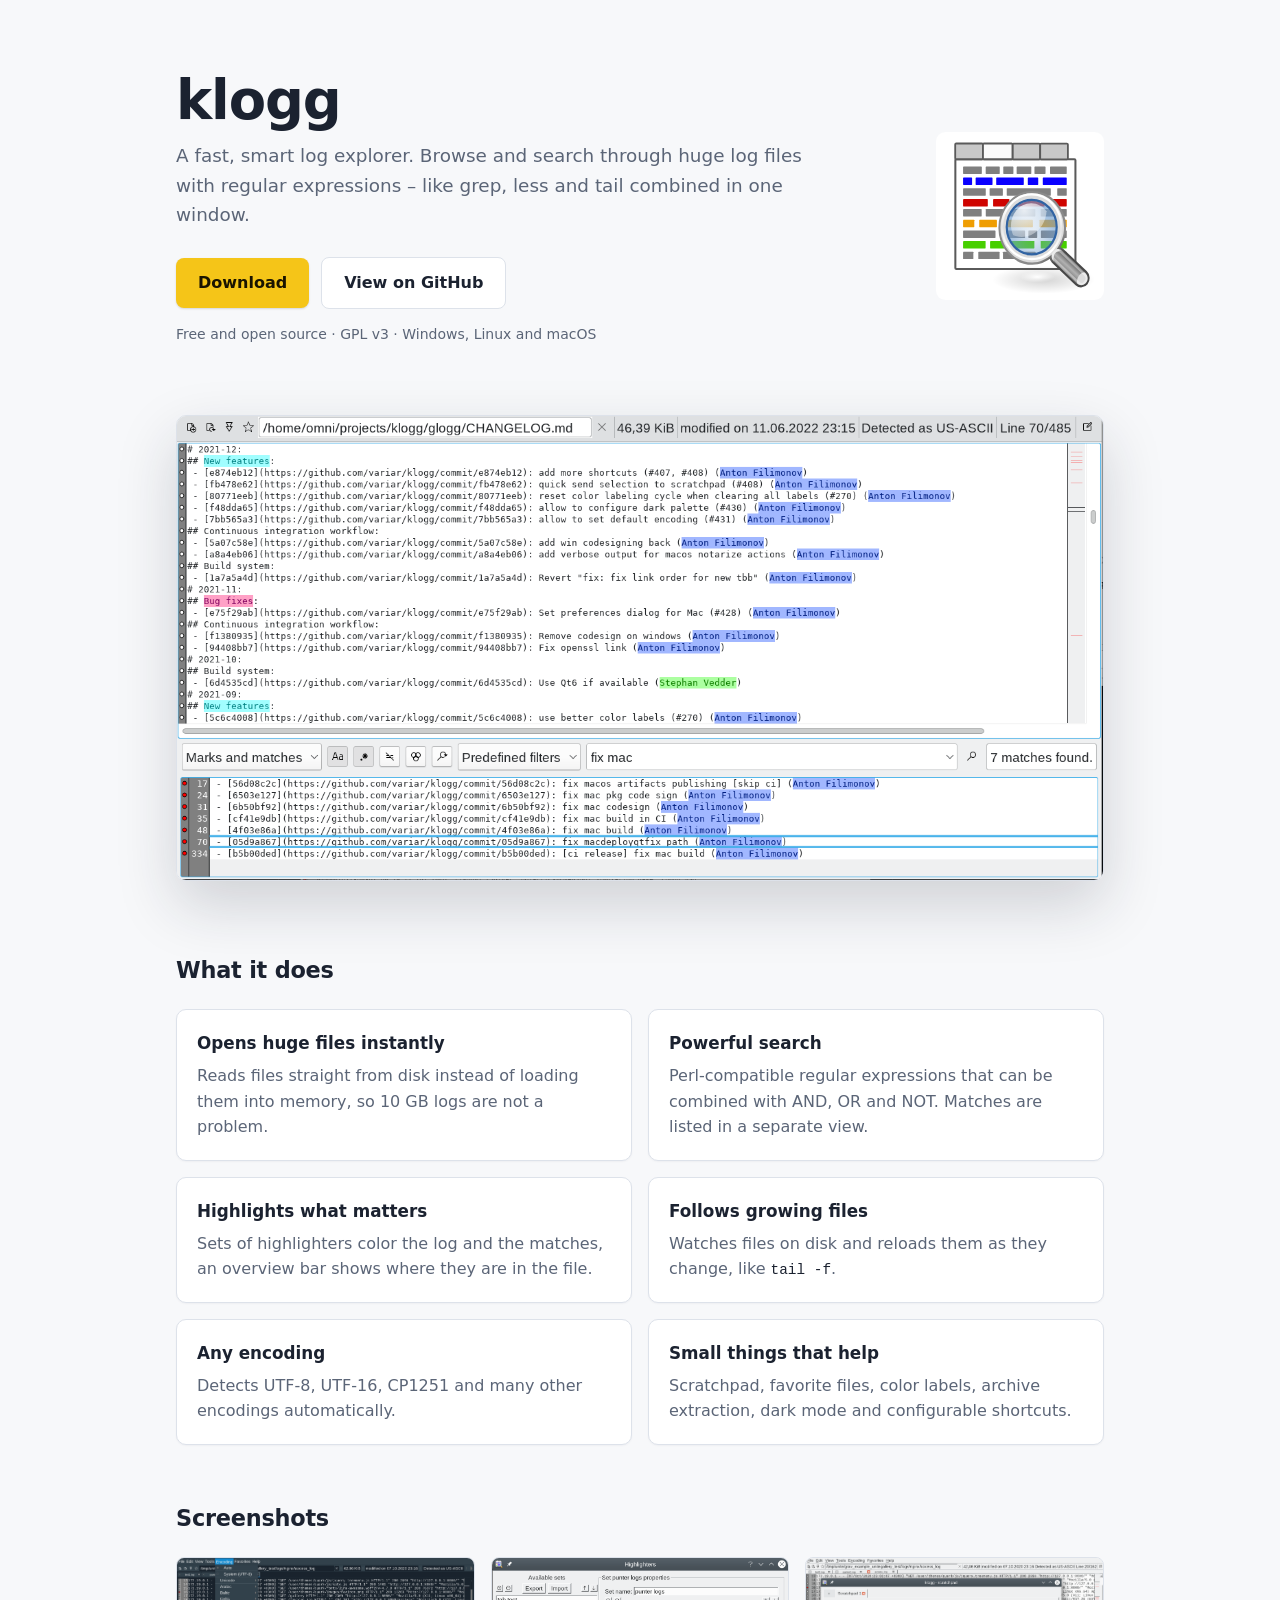
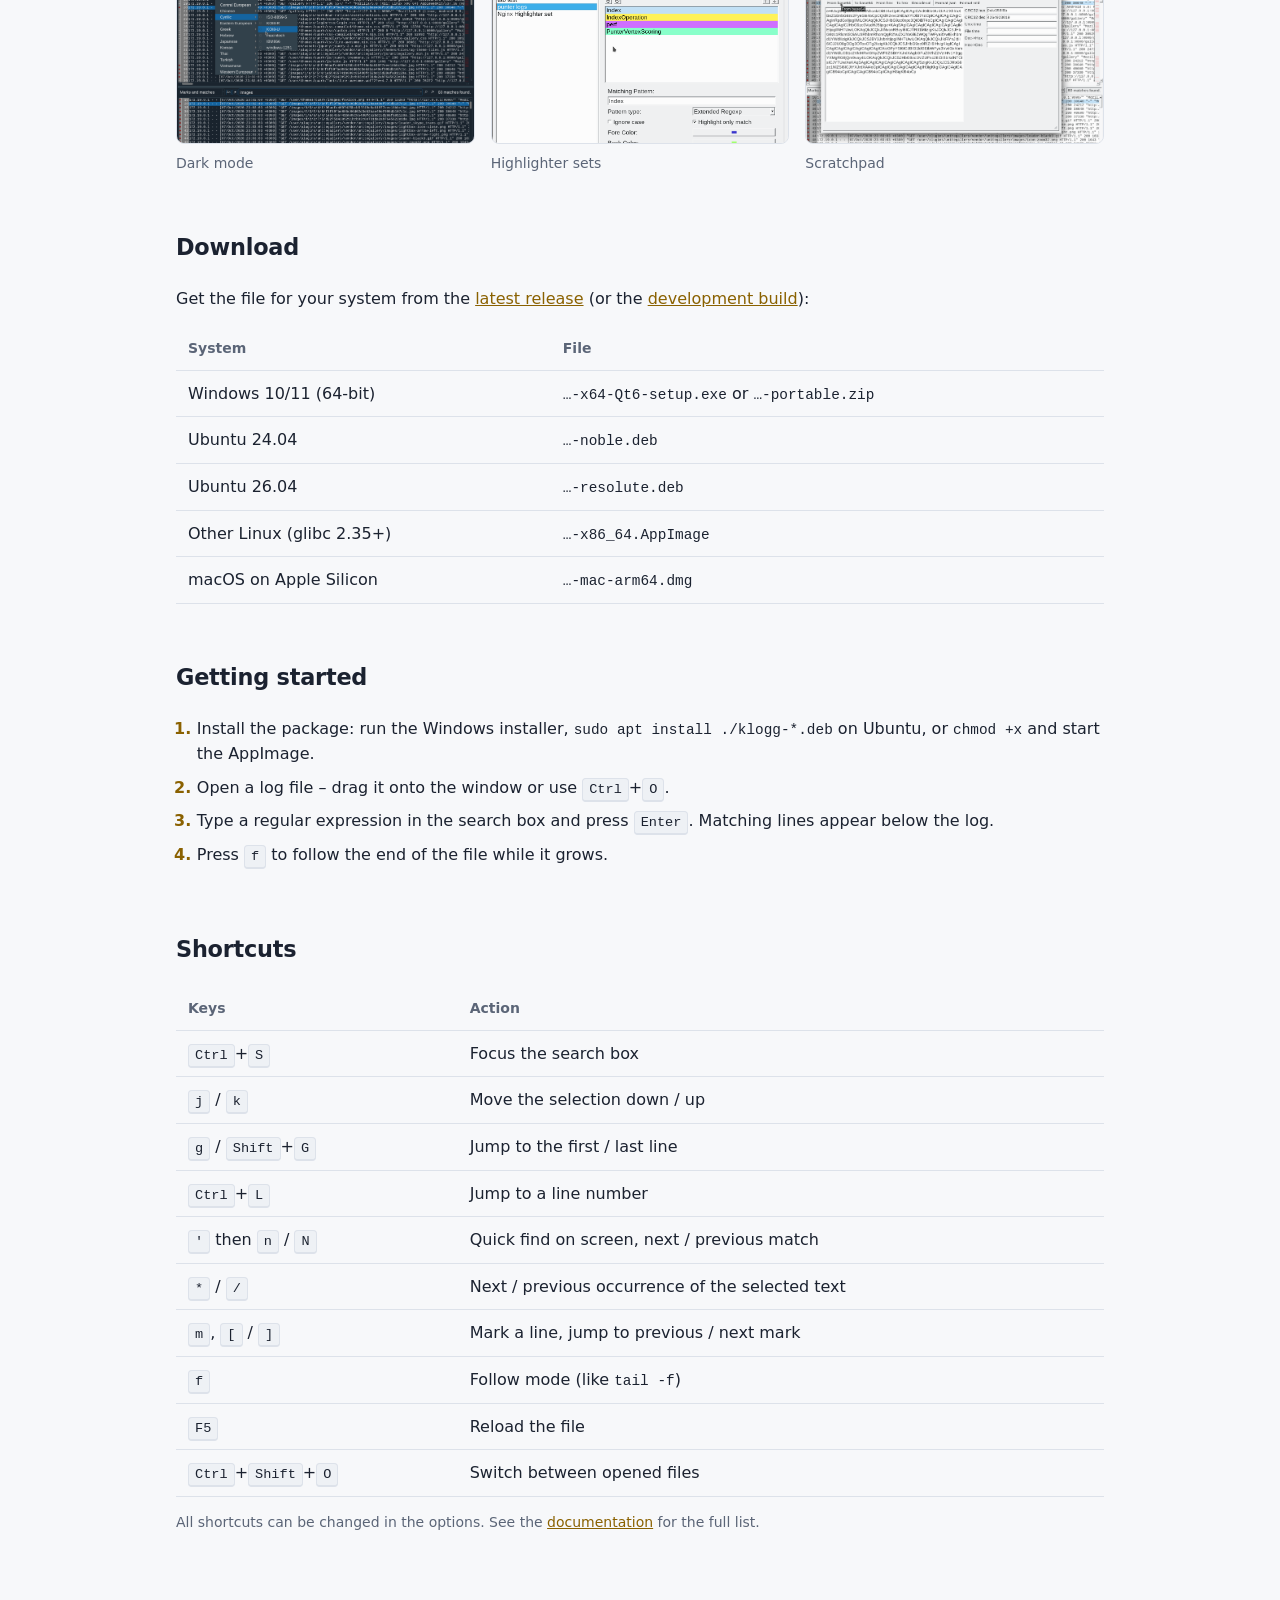
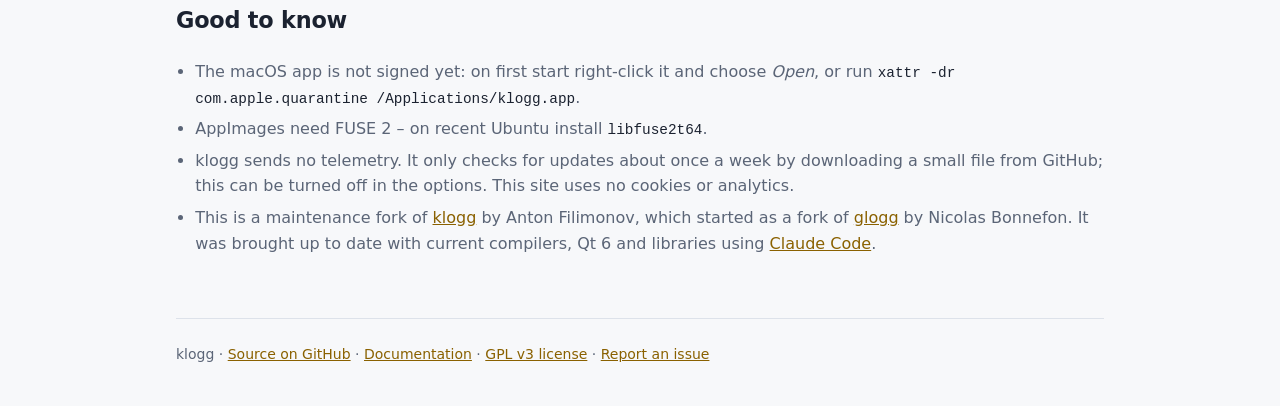
==== commit e8a134a8: "Website: light screenshot at the top, dark mode in the gallery Co-Authored-By: Claude Opus 5.5 <nore" ====
--- a/docs/index.html
+++ b/docs/index.html
@@ -163,7 +163,7 @@
   </header>
 
   <div class="preview">
-    <img src="screenshots/dark.png" width="1459" height="937"
+    <img src="screenshots/mainwindow.png" width="1349" height="676"
          alt="klogg window with a log file on top and search results below">
   </div>
 
@@ -201,8 +201,8 @@
     <h2>Screenshots</h2>
     <div class="gallery">
       <figure>
-        <a href="screenshots/mainwindow.png"><img src="screenshots/mainwindow.png" alt="Main window with search results" loading="lazy"></a>
-        <figcaption>Search results under the log</figcaption>
+        <a href="screenshots/dark.png"><img src="screenshots/dark.png" alt="klogg in dark mode" loading="lazy"></a>
+        <figcaption>Dark mode</figcaption>
       </figure>
       <figure>
         <a href="screenshots/highlighters.png"><img src="screenshots/highlighters.png" alt="Highlighters configuration" loading="lazy"></a>
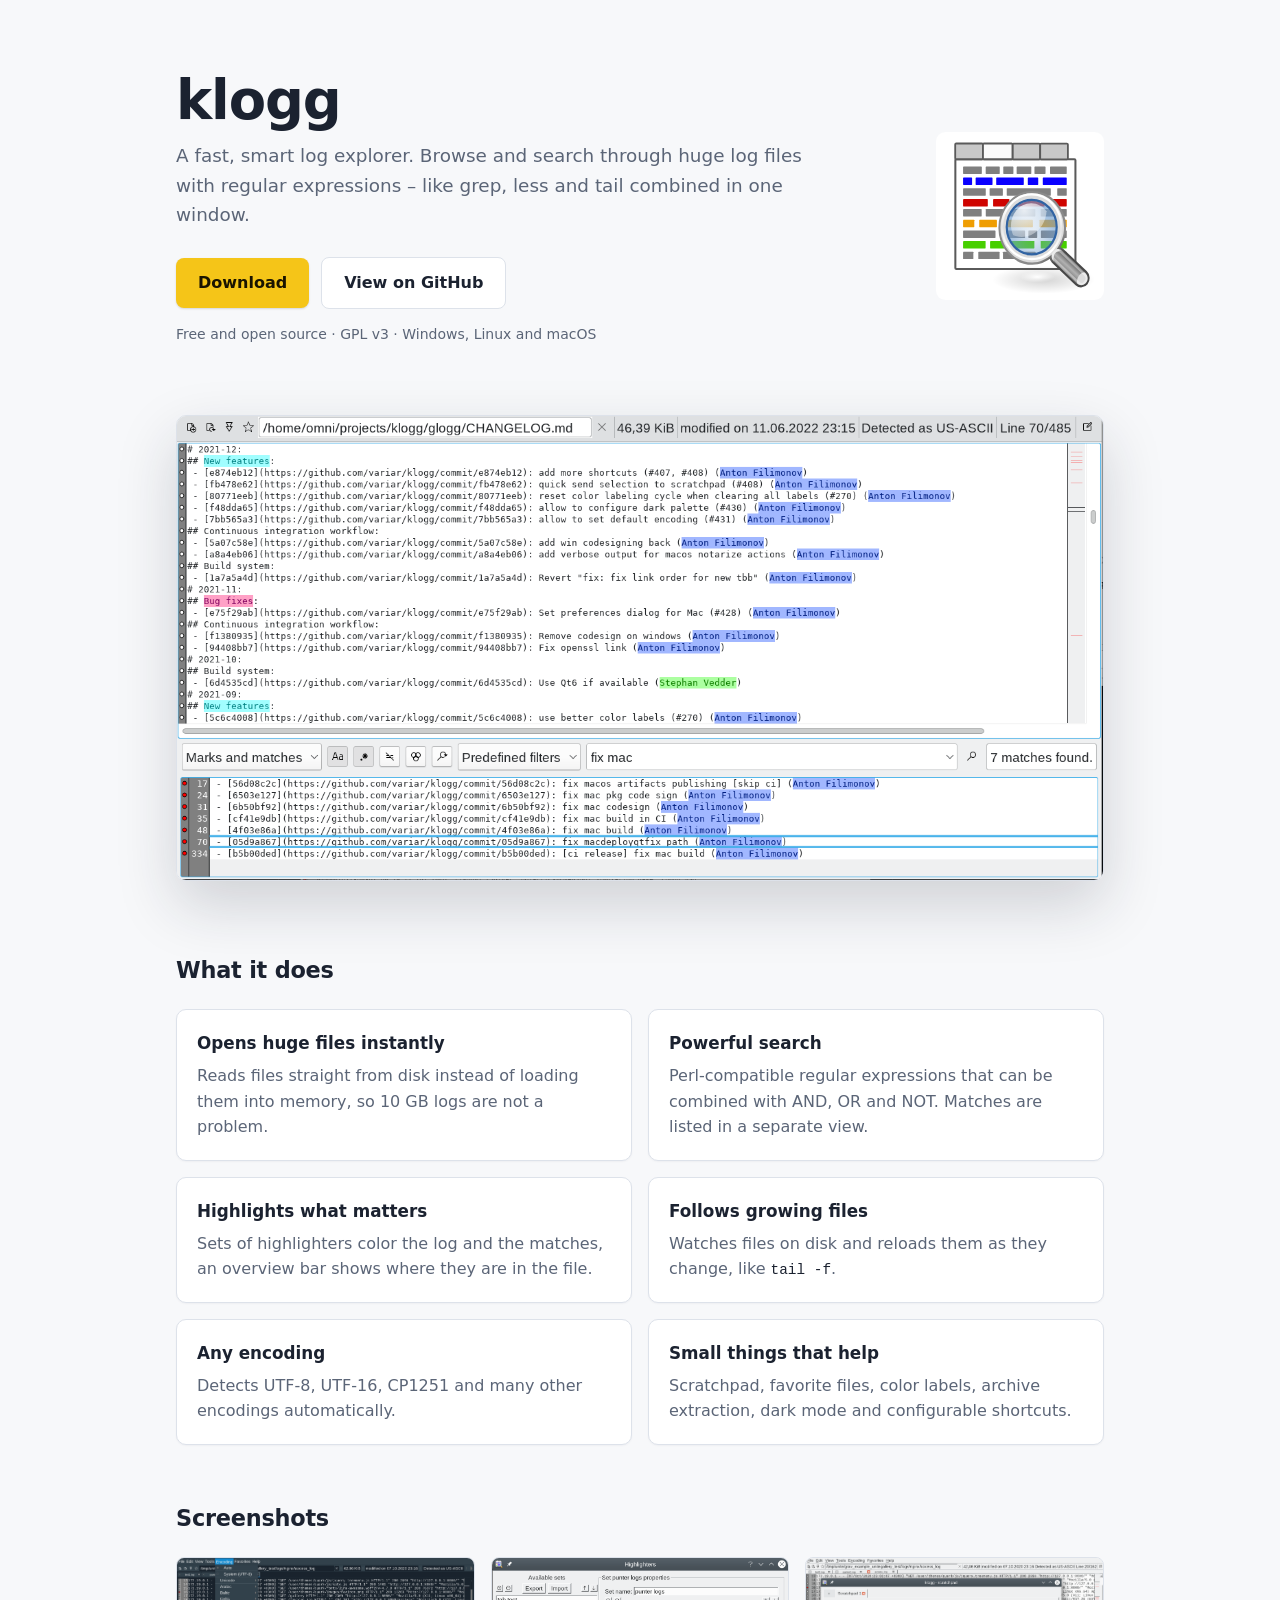
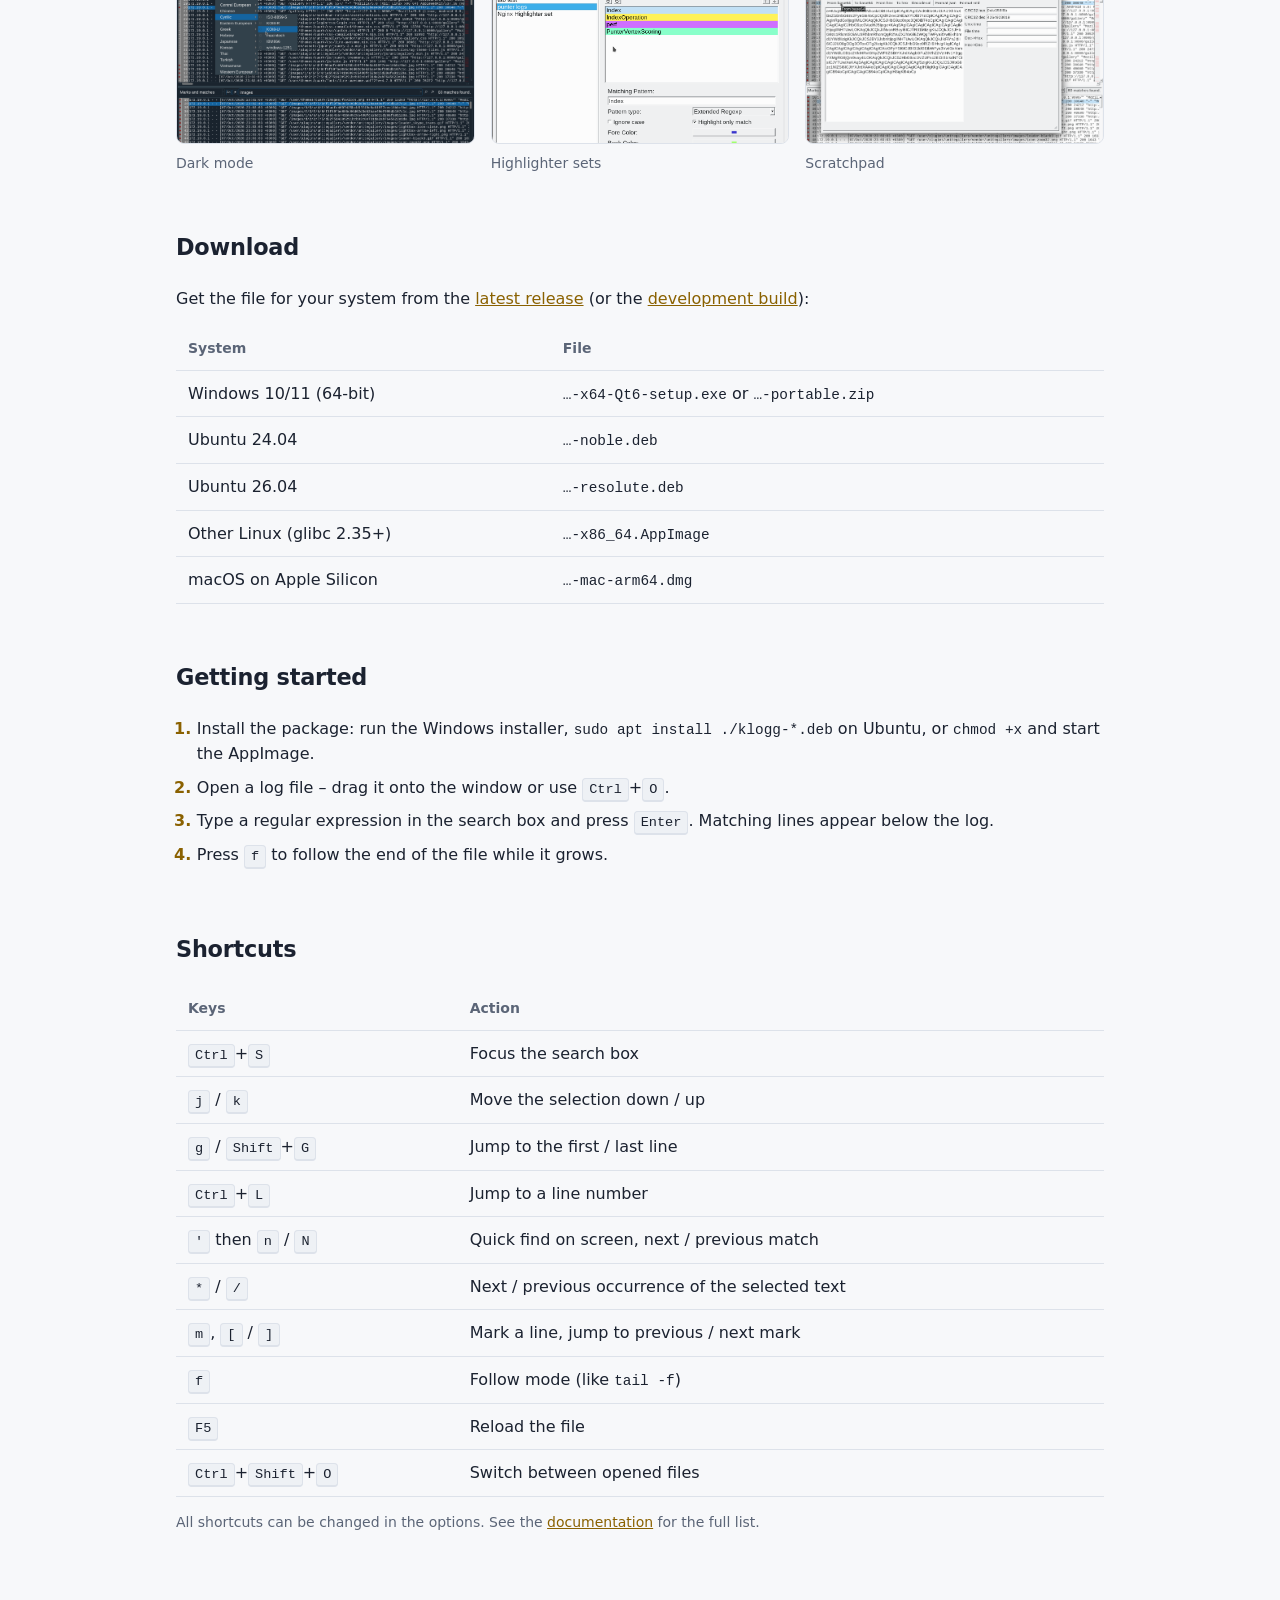
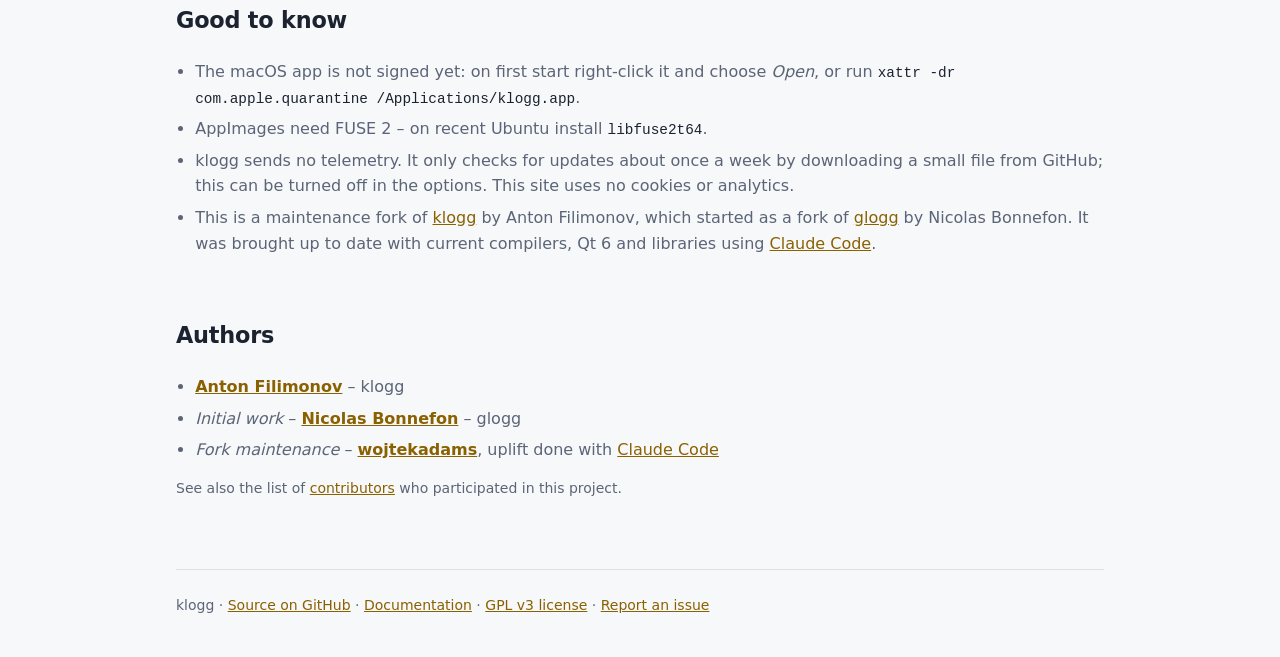
==== commit d7e6dc2f: "Website: add Authors section Co-Authored-By: Claude Opus 5.5 <noreply@anthropic.com> Claude-Session:" ====
--- a/docs/index.html
+++ b/docs/index.html
@@ -281,6 +281,18 @@
     </ul>
   </section>
 
+  <section>
+    <h2>Authors</h2>
+    <ul class="notes">
+      <li><a href="https://github.com/variar"><strong>Anton Filimonov</strong></a> – klogg</li>
+      <li><em>Initial work</em> – <a href="https://github.com/nickbnf"><strong>Nicolas Bonnefon</strong></a> – glogg</li>
+      <li><em>Fork maintenance</em> – <a href="https://github.com/wojtekadams"><strong>wojtekadams</strong></a>, uplift done with
+        <a href="https://claude.com/claude-code">Claude Code</a></li>
+    </ul>
+    <p class="meta">See also the list of <a href="https://klogg.filimonov.dev/docs/getting_involved/#contributors">contributors</a>
+      who participated in this project.</p>
+  </section>
+
   <footer>
     klogg ·
     <a href="https://github.com/wojtekadams/klogg">Source on GitHub</a> ·
